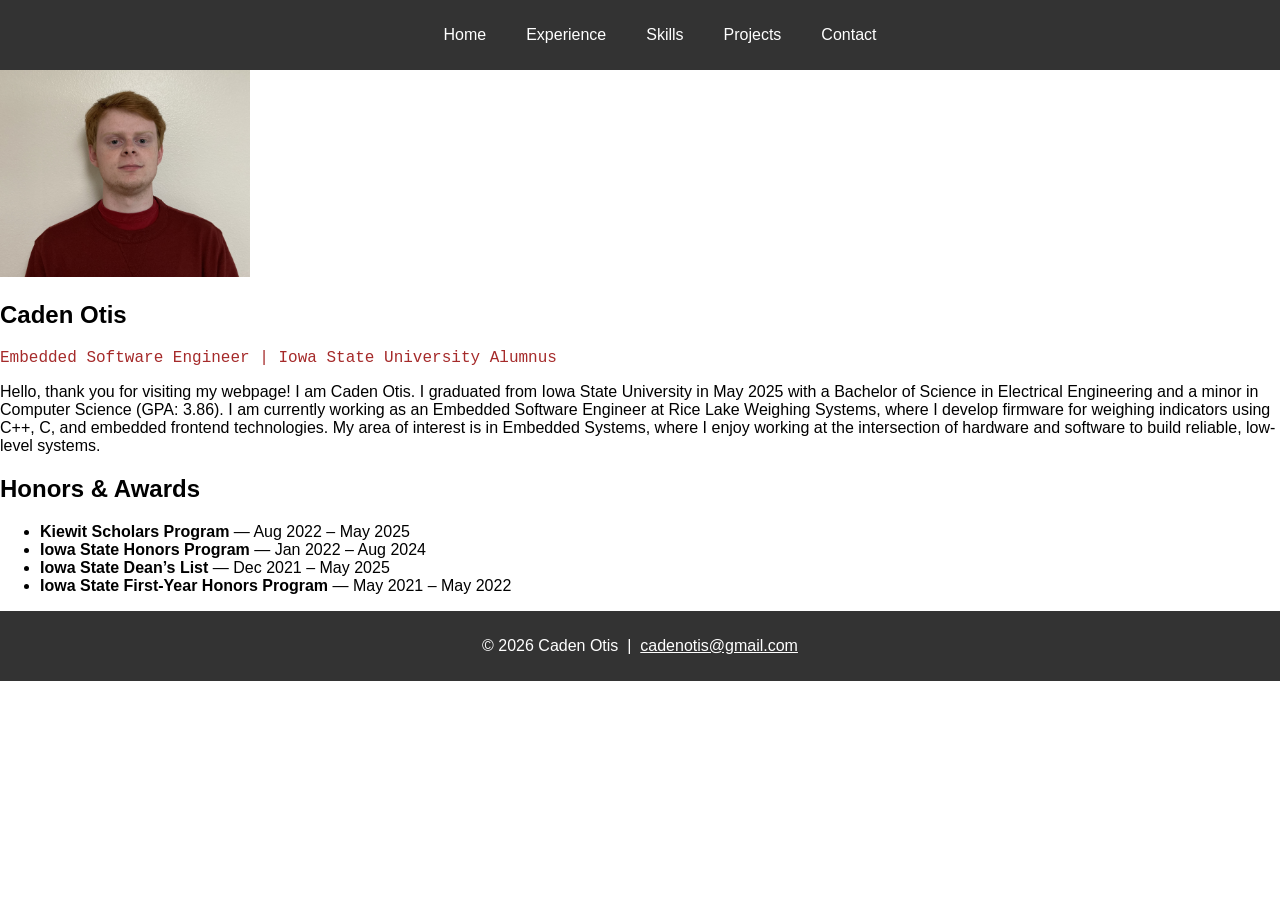
==== index.html @ eabbfea6 "feat: add favicon to the site Add SVG, PNG, and ICO favicon variants featuring a 'CO' monogram on th" ====
<!DOCTYPE html>
<html lang="en">

<head>
    <meta charset="UTF-8">
    <meta name="viewport" content="width=device-width, initial-scale=1.0">
    <link rel="stylesheet" href="./style.css">
    <link rel="icon" type="image/svg+xml" href="./favicon.svg">
    <link rel="icon" type="image/png" sizes="48x48" href="./favicon.png">
    <link rel="shortcut icon" href="./favicon.ico">
    <title>Caden Otis - Home</title>
</head>

<body>
    <header>
        <nav>
            <ul>
                <li><a href="index.html">Home</a></li>
                <li><a href="experience.html">Experience</a></li>
                <li><a href="skills.html">Skills</a></li>
                <li><a href="projects.html">Projects</a></li>
                <li><a href="contact.html">Contact</a></li>
            </ul>
        </nav>
    </header>

    <section id="about">
        <img src="./images/profile.jpg" alt="Profile Photo" width="250">
        <h1>Caden Otis</h1>
        <p style="font-family: 'Courier New', Courier, monospace; color: brown">Embedded Software Engineer | Iowa State University Alumnus</p>
        <p> Hello, thank you for visiting my webpage! I am Caden Otis. I graduated from
            Iowa State University in May 2025 with a Bachelor of Science in Electrical Engineering
            and a minor in Computer Science (GPA: 3.86). I am currently working as an
            Embedded Software Engineer at Rice Lake Weighing Systems, where I develop firmware
            for weighing indicators using C++, C, and embedded frontend technologies. My area of
            interest is in Embedded Systems, where I enjoy working at the intersection of hardware
            and software to build reliable, low-level systems.</p>
    </section>

    <section id="honors">
        <h2>Honors &amp; Awards</h2>
        <ul>
            <li><strong>Kiewit Scholars Program</strong> &mdash; Aug 2022 &ndash; May 2025</li>
            <li><strong>Iowa State Honors Program</strong> &mdash; Jan 2022 &ndash; Aug 2024</li>
            <li><strong>Iowa State Dean&rsquo;s List</strong> &mdash; Dec 2021 &ndash; May 2025</li>
            <li><strong>Iowa State First-Year Honors Program</strong> &mdash; May 2021 &ndash; May 2022</li>
        </ul>
    </section>

    <footer>
        <p>&copy; 2026 Caden Otis &nbsp;|&nbsp; <a href="mailto:cadenotis@gmail.com" style="color: #fff;">cadenotis@gmail.com</a></p>
    </footer>
</body>

</html>
---- style.css ----
header {
    background-color: #333;
    color: #fff;
    padding: 10px 0;
}

nav ul {
    list-style: none;
    display: flex;
    justify-content: center;
}

nav li {
    margin: 0 20px;
}

nav a {
    text-decoration: none;
    color: #fff;
}

body {
    font-family: Arial, sans-serif;
    margin: 0;
    padding: 0;
}

img {
    max-width: 100%;
}

footer {
    text-align: center;
    padding: 10px;
    background-color: #333;
    color: #fff;
}

.container {
    max-width: 960px;
    margin: 0 auto;
    padding: 40px;
}

.project {
    margin-bottom: 20px;
    border: 1px solid #ccc;
    padding: 20px;
}

.job {
    margin-bottom: 30px;
    border-left: 3px solid #333;
    padding: 10px 20px;
}

.date {
    font-style: italic;
    color: #666;
}

.skills-category {
    margin-bottom: 20px;
}

.skills-category h3 {
    margin-bottom: 8px;
}

.skill-tags {
    list-style: none;
    padding: 0;
    display: flex;
    flex-wrap: wrap;
    gap: 8px;
}

.skill-tags li {
    background-color: #e0e0e0;
    color: #333;
    padding: 4px 12px;
    border-radius: 4px;
    font-size: 14px;
}

.contact-card {
    background-color: #f5f5f5;
    border: 1px solid #ddd;
    border-radius: 6px;
    padding: 24px;
    max-width: 480px;
}

.contact-info {
    list-style: none;
    padding: 0;
    margin: 0;
}

.contact-info li {
    padding: 8px 0;
    border-bottom: 1px solid #ddd;
}

.contact-info li:last-child {
    border-bottom: none;
}

.contact-info a {
    color: #1a0dab;
    text-decoration: none;
}

.contact-info a:hover {
    text-decoration: underline;
}
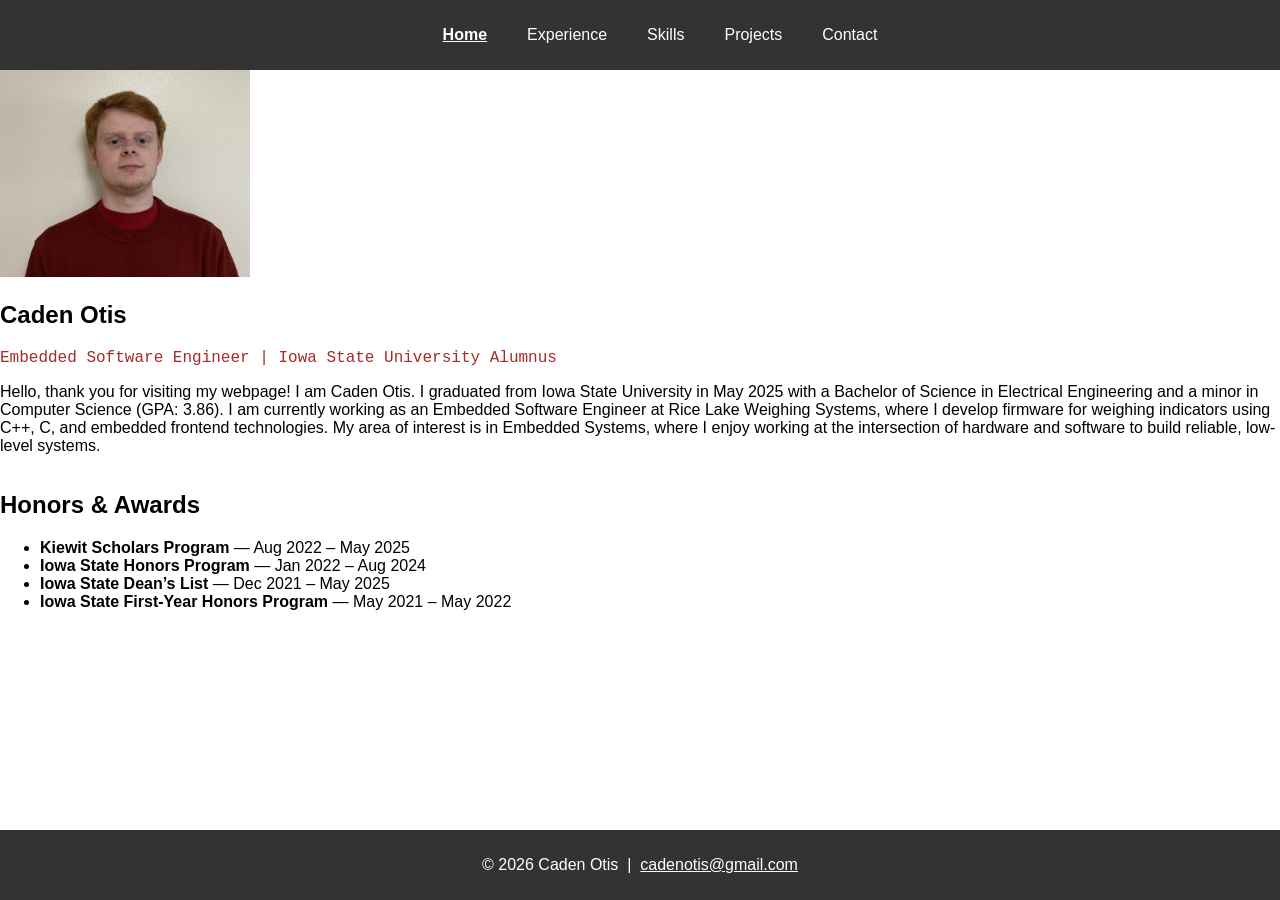
==== commit a2ecc3c1: "feat: highlight active page in navigation Adds nav a.active CSS rule (bold + underline) and class='a" ====
--- a/index.html
+++ b/index.html
@@ -15,7 +15,7 @@
     <header>
         <nav>
             <ul>
-                <li><a href="index.html">Home</a></li>
+                <li><a href="index.html" class="active">Home</a></li>
                 <li><a href="experience.html">Experience</a></li>
                 <li><a href="skills.html">Skills</a></li>
                 <li><a href="projects.html">Projects</a></li>
--- a/style.css
+++ b/style.css
@@ -19,7 +19,15 @@
     color: #fff;
 }
 
+nav a.active {
+    font-weight: bold;
+    text-decoration: underline;
+}
+
 body {
+    display: flex;
+    flex-direction: column;
+    min-height: 100vh;
     font-family: Arial, sans-serif;
     margin: 0;
     padding: 0;
@@ -30,6 +38,7 @@
 }
 
 footer {
+    margin-top: auto;
     text-align: center;
     padding: 10px;
     background-color: #333;
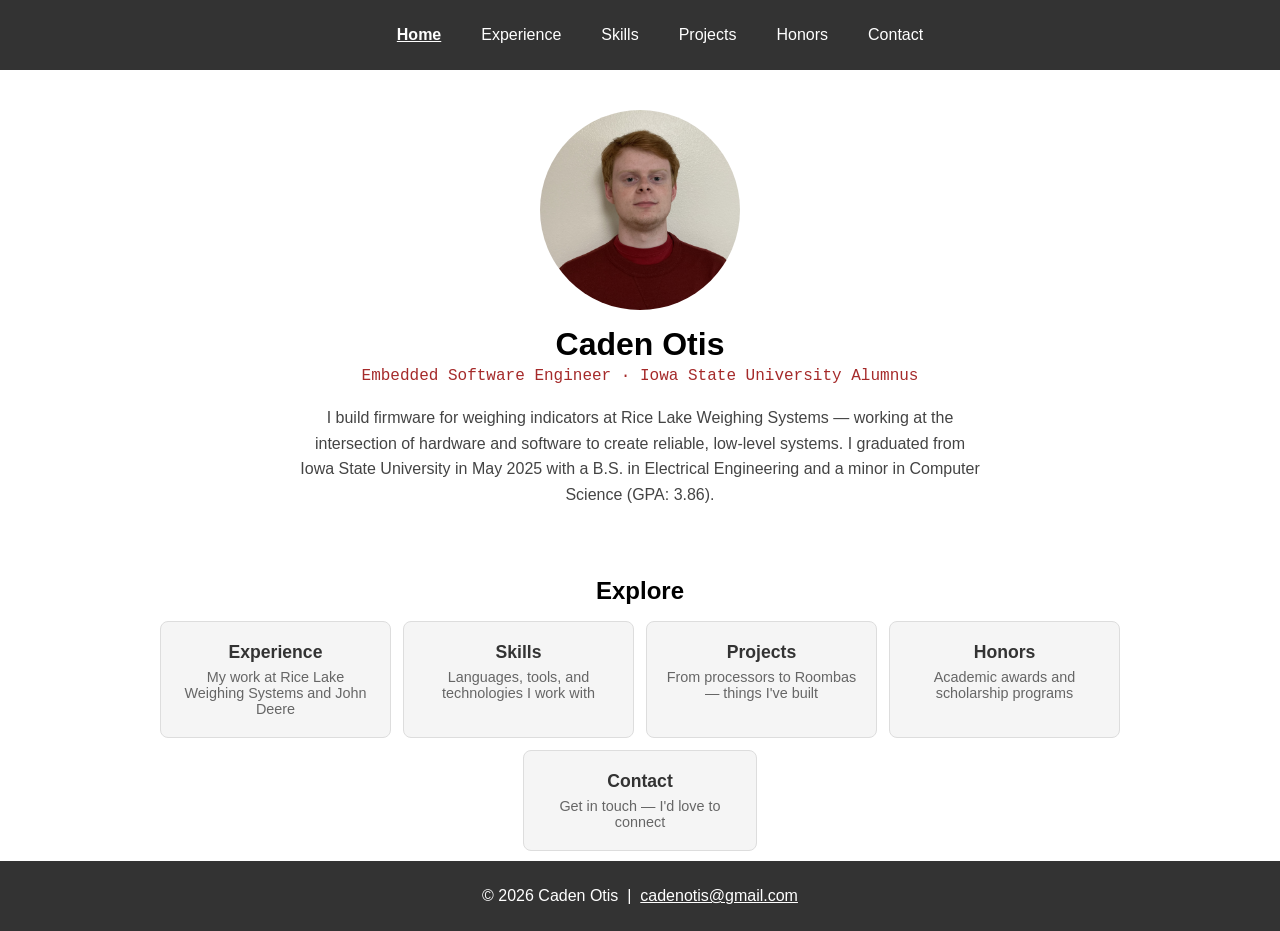
==== commit cdee4034: "feat: move Honors & Awards to its own page; redesign homepage as landing page - Creates honors.html " ====
--- a/index.html
+++ b/index.html
@@ -19,32 +19,46 @@
                 <li><a href="experience.html">Experience</a></li>
                 <li><a href="skills.html">Skills</a></li>
                 <li><a href="projects.html">Projects</a></li>
+                <li><a href="honors.html">Honors</a></li>
                 <li><a href="contact.html">Contact</a></li>
             </ul>
         </nav>
     </header>
 
-    <section id="about">
+    <section id="hero">
         <img src="./images/profile.jpg" alt="Profile Photo" width="250">
         <h1>Caden Otis</h1>
-        <p style="font-family: 'Courier New', Courier, monospace; color: brown">Embedded Software Engineer | Iowa State University Alumnus</p>
-        <p> Hello, thank you for visiting my webpage! I am Caden Otis. I graduated from
-            Iowa State University in May 2025 with a Bachelor of Science in Electrical Engineering
-            and a minor in Computer Science (GPA: 3.86). I am currently working as an
-            Embedded Software Engineer at Rice Lake Weighing Systems, where I develop firmware
-            for weighing indicators using C++, C, and embedded frontend technologies. My area of
-            interest is in Embedded Systems, where I enjoy working at the intersection of hardware
-            and software to build reliable, low-level systems.</p>
+        <p class="subtitle">Embedded Software Engineer &middot; Iowa State University Alumnus</p>
+        <p class="intro">I build firmware for weighing indicators at Rice Lake Weighing Systems &mdash; working
+            at the intersection of hardware and software to create reliable, low-level systems. I graduated from
+            Iowa State University in May 2025 with a B.S. in Electrical Engineering and a minor in Computer Science
+            (GPA: 3.86).</p>
     </section>
 
-    <section id="honors">
-        <h2>Honors &amp; Awards</h2>
-        <ul>
-            <li><strong>Kiewit Scholars Program</strong> &mdash; Aug 2022 &ndash; May 2025</li>
-            <li><strong>Iowa State Honors Program</strong> &mdash; Jan 2022 &ndash; Aug 2024</li>
-            <li><strong>Iowa State Dean&rsquo;s List</strong> &mdash; Dec 2021 &ndash; May 2025</li>
-            <li><strong>Iowa State First-Year Honors Program</strong> &mdash; May 2021 &ndash; May 2022</li>
-        </ul>
+    <section id="site-guide">
+        <h2>Explore</h2>
+        <div class="guide-cards">
+            <a href="experience.html" class="guide-card">
+                <h3>Experience</h3>
+                <p>My work at Rice Lake Weighing Systems and John Deere</p>
+            </a>
+            <a href="skills.html" class="guide-card">
+                <h3>Skills</h3>
+                <p>Languages, tools, and technologies I work with</p>
+            </a>
+            <a href="projects.html" class="guide-card">
+                <h3>Projects</h3>
+                <p>From processors to Roombas &mdash; things I've built</p>
+            </a>
+            <a href="honors.html" class="guide-card">
+                <h3>Honors</h3>
+                <p>Academic awards and scholarship programs</p>
+            </a>
+            <a href="contact.html" class="guide-card">
+                <h3>Contact</h3>
+                <p>Get in touch &mdash; I'd love to connect</p>
+            </a>
+        </div>
     </section>
 
     <footer>
--- a/style.css
+++ b/style.css
@@ -66,6 +66,152 @@
 .date {
     font-style: italic;
     color: #666;
+}
+
+#not-found {
+    flex: 1;
+    display: flex;
+    flex-direction: column;
+    justify-content: center;
+    align-items: center;
+    gap: 8px;
+    text-align: center;
+}
+
+#not-found .compass-icon {
+    display: block;
+}
+
+#not-found .back-link {
+    text-align: center;
+}
+
+/* --- Homepage Hero --- */
+
+#hero {
+    text-align: center;
+    padding: 40px 20px;
+}
+
+#hero img {
+    border-radius: 50%;
+    width: 200px;
+    height: 200px;
+    object-fit: cover;
+    display: block;
+    margin: 0 auto 16px;
+}
+
+#hero h1 {
+    margin: 0 0 4px;
+    font-size: 2em;
+}
+
+#hero .subtitle {
+    font-family: 'Courier New', Courier, monospace;
+    color: brown;
+    font-size: 1em;
+    margin: 0 0 20px;
+}
+
+#hero .intro {
+    max-width: 680px;
+    margin: 0 auto;
+    line-height: 1.6;
+    color: #444;
+}
+
+/* --- Site Guide Cards --- */
+
+#site-guide {
+    text-align: center;
+    padding: 10px 20px;
+}
+
+#site-guide h2 {
+    margin-bottom: 16px;
+}
+
+.guide-cards {
+    display: flex;
+    flex-wrap: wrap;
+    justify-content: center;
+    gap: 12px;
+    max-width: 960px;
+    margin: 0 auto;
+}
+
+.guide-card {
+    display: block;
+    flex: 1 1 160px;
+    max-width: 200px;
+    min-width: 140px;
+    background-color: #f5f5f5;
+    border: 1px solid #ddd;
+    border-radius: 8px;
+    padding: 20px 16px;
+    text-decoration: none;
+    color: #333;
+    transition: transform 0.15s, box-shadow 0.15s;
+}
+
+.guide-card:hover {
+    transform: translateY(-3px);
+    box-shadow: 0 4px 12px rgba(0,0,0,0.1);
+}
+
+.guide-card h3 {
+    margin: 0 0 6px;
+    font-size: 1.1em;
+}
+
+.guide-card p {
+    margin: 0;
+    font-size: 0.9em;
+    color: #666;
+}
+
+/* --- Honors Page --- */
+
+#honors {
+    max-width: 720px;
+    margin: 0 auto;
+    padding: 40px 20px;
+}
+
+#honors h2 {
+    margin-bottom: 24px;
+}
+
+.honors-list {
+    list-style: none;
+    padding: 0;
+    margin: 0;
+}
+
+.honors-list li {
+    border-left: 3px solid #333;
+    padding: 12px 20px;
+    margin-bottom: 16px;
+}
+
+.honor-name {
+    font-weight: bold;
+    font-size: 1.05em;
+}
+
+.honor-date {
+    font-style: italic;
+    color: #666;
+    font-size: 0.9em;
+    display: block;
+    margin-top: 2px;
+}
+
+.honor-desc {
+    margin: 4px 0 0;
+    font-size: 0.92em;
+    color: #555;
 }
 
 .skills-category {
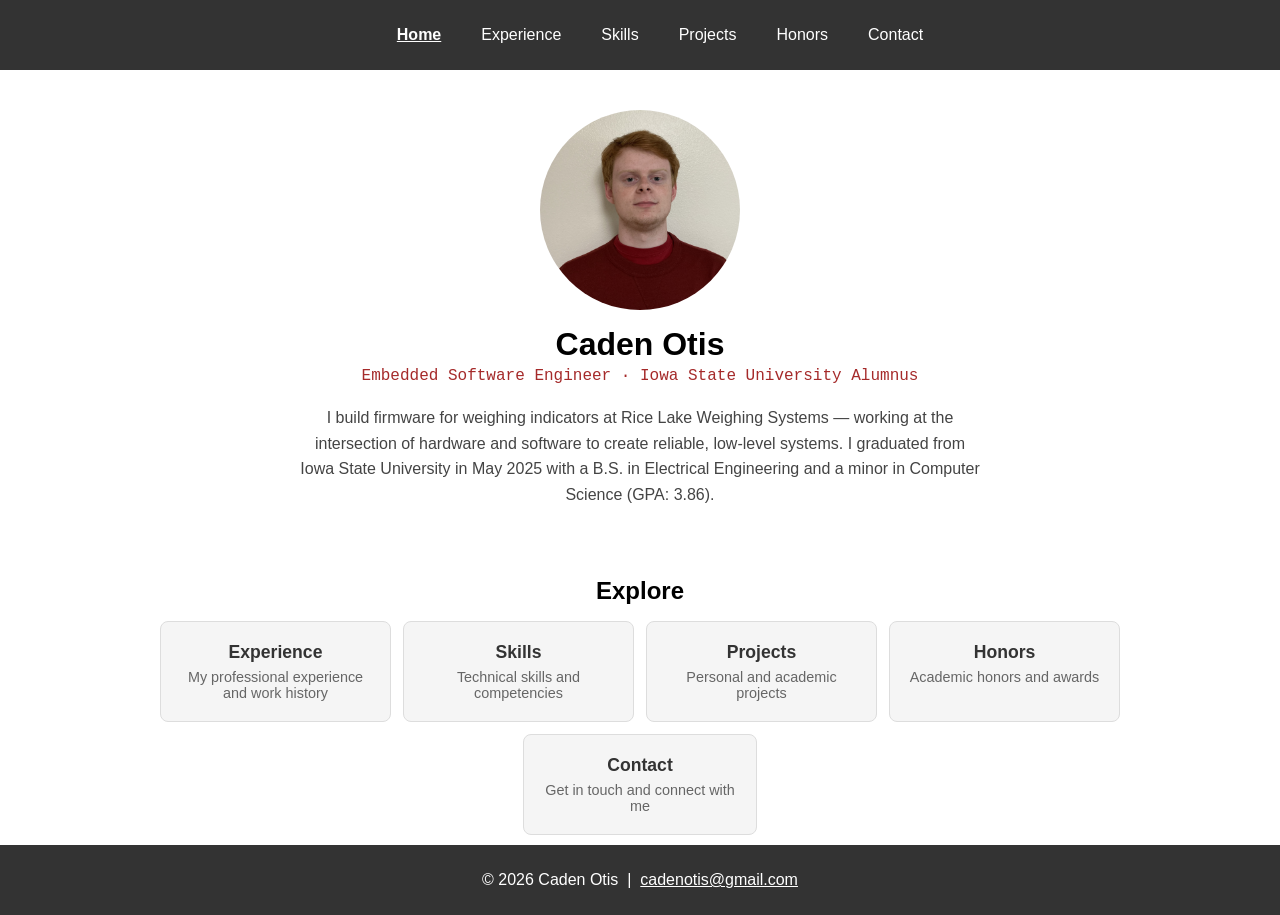
==== commit ffe26ea6: "refactor: make guide card descriptions generic Changes the guide card descriptions on the homepage t" ====
--- a/index.html
+++ b/index.html
@@ -40,23 +40,23 @@
         <div class="guide-cards">
             <a href="experience.html" class="guide-card">
                 <h3>Experience</h3>
-                <p>My work at Rice Lake Weighing Systems and John Deere</p>
+                <p>My professional experience and work history</p>
             </a>
             <a href="skills.html" class="guide-card">
                 <h3>Skills</h3>
-                <p>Languages, tools, and technologies I work with</p>
+                <p>Technical skills and competencies</p>
             </a>
             <a href="projects.html" class="guide-card">
                 <h3>Projects</h3>
-                <p>From processors to Roombas &mdash; things I've built</p>
+                <p>Personal and academic projects</p>
             </a>
             <a href="honors.html" class="guide-card">
                 <h3>Honors</h3>
-                <p>Academic awards and scholarship programs</p>
+                <p>Academic honors and awards</p>
             </a>
             <a href="contact.html" class="guide-card">
                 <h3>Contact</h3>
-                <p>Get in touch &mdash; I'd love to connect</p>
+                <p>Get in touch and connect with me</p>
             </a>
         </div>
     </section>
